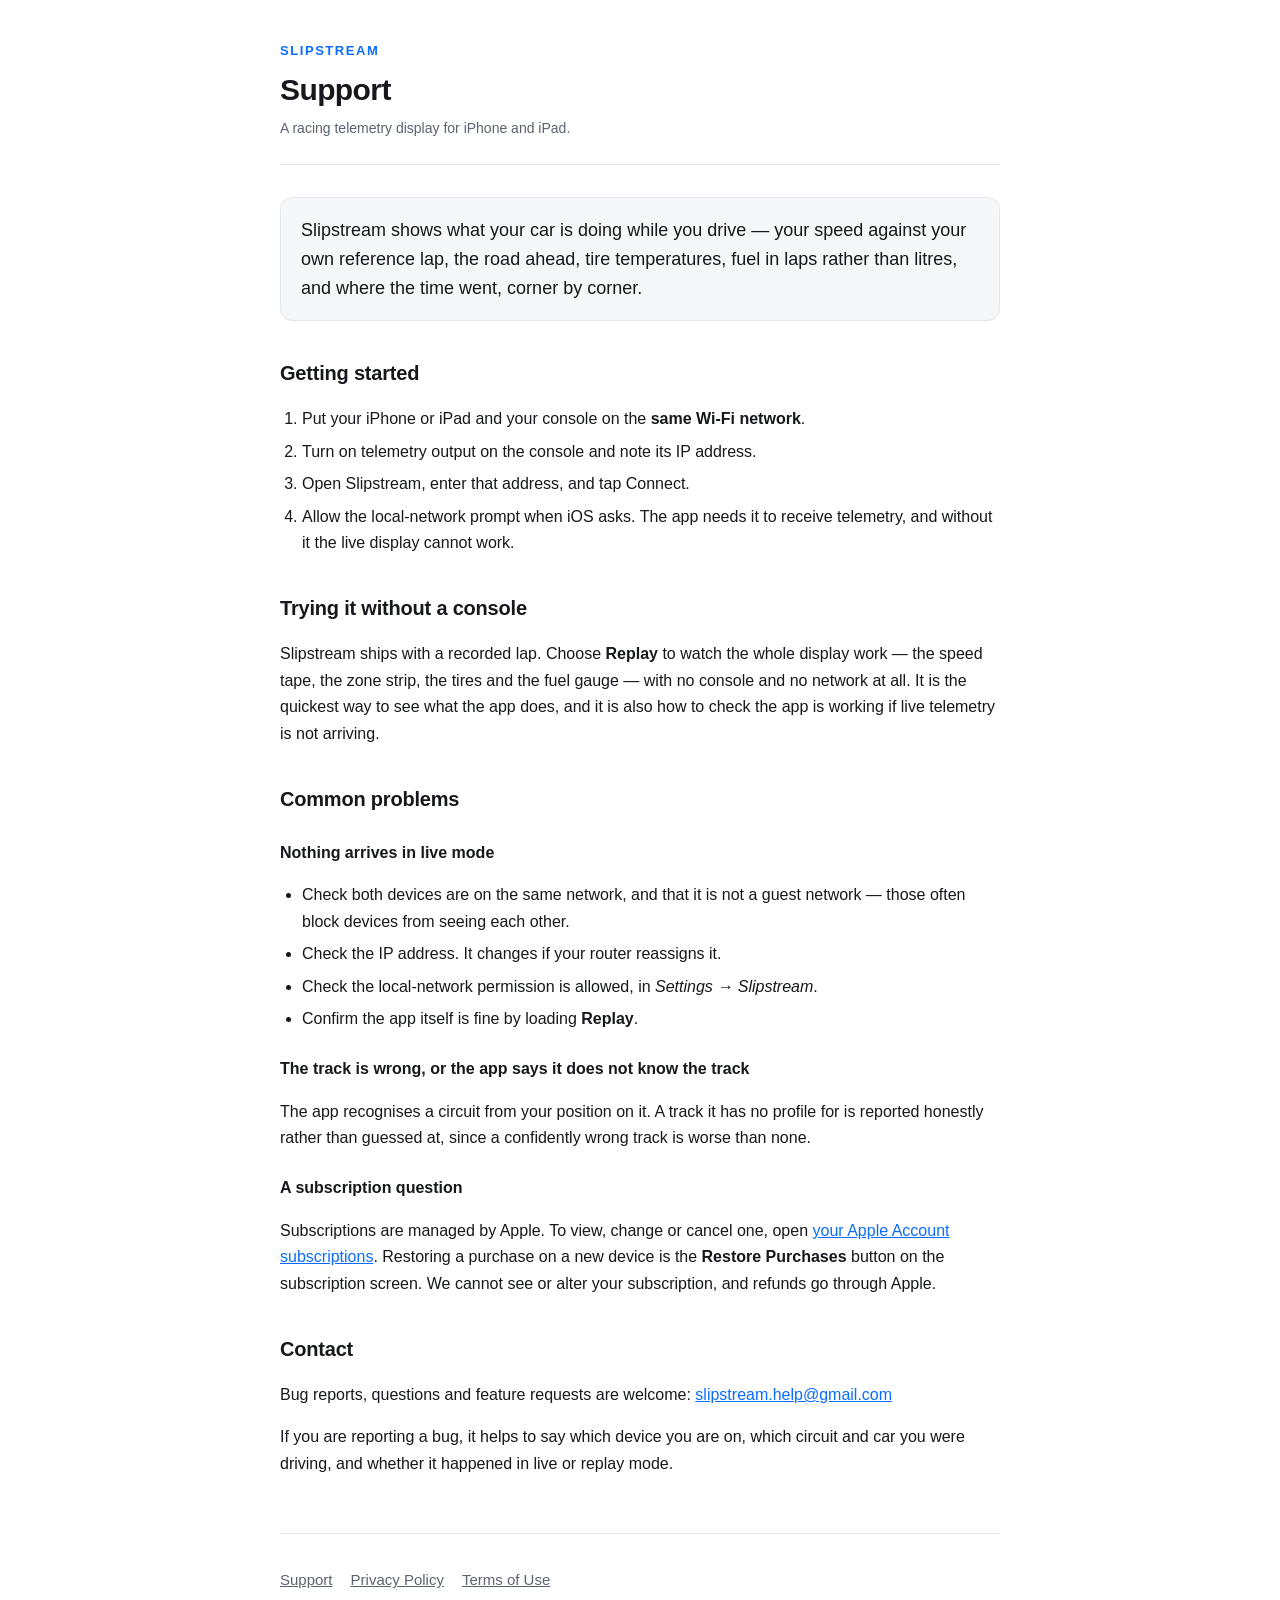
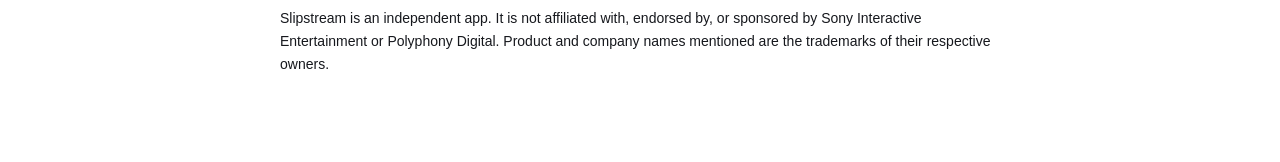
==== index.html @ 1400ae59 "To Support Apple Requirements" ====
<!doctype html>
<html lang="en">
<head>
<meta charset="utf-8">
<meta name="viewport" content="width=device-width, initial-scale=1">
<title>Slipstream — Support</title>
<link rel="stylesheet" href="style.css">
</head>
<body>
<div class="wrap">

<header>
  <p class="mark">Slipstream</p>
  <h1>Support</h1>
  <p class="updated">A racing telemetry display for iPhone and iPad.</p>
</header>

<p class="lede">
  Slipstream shows what your car is doing while you drive — your speed against your own
  reference lap, the road ahead, tire temperatures, fuel in laps rather than litres, and
  where the time went, corner by corner.
</p>

<h2>Getting started</h2>
<ol>
  <li>Put your iPhone or iPad and your console on the <strong>same Wi-Fi network</strong>.</li>
  <li>Turn on telemetry output on the console and note its IP address.</li>
  <li>Open Slipstream, enter that address, and tap Connect.</li>
  <li>Allow the local-network prompt when iOS asks. The app needs it to receive
      telemetry, and without it the live display cannot work.</li>
</ol>

<h2>Trying it without a console</h2>
<p>
  Slipstream ships with a recorded lap. Choose <strong>Replay</strong> to watch the whole
  display work — the speed tape, the zone strip, the tires and the fuel gauge — with no
  console and no network at all. It is the quickest way to see what the app does, and it
  is also how to check the app is working if live telemetry is not arriving.
</p>

<h2>Common problems</h2>

<h3>Nothing arrives in live mode</h3>
<ul>
  <li>Check both devices are on the same network, and that it is not a guest network —
      those often block devices from seeing each other.</li>
  <li>Check the IP address. It changes if your router reassigns it.</li>
  <li>Check the local-network permission is allowed, in
      <em>Settings → Slipstream</em>.</li>
  <li>Confirm the app itself is fine by loading <strong>Replay</strong>.</li>
</ul>

<h3>The track is wrong, or the app says it does not know the track</h3>
<p>
  The app recognises a circuit from your position on it. A track it has no profile for is
  reported honestly rather than guessed at, since a confidently wrong track is worse than
  none.
</p>

<h3>A subscription question</h3>
<p>
  Subscriptions are managed by Apple. To view, change or cancel one, open
  <a href="https://apps.apple.com/account/subscriptions">your Apple Account
  subscriptions</a>. Restoring a purchase on a new device is the
  <strong>Restore Purchases</strong> button on the subscription screen. We cannot see or
  alter your subscription, and refunds go through Apple.
</p>

<h2>Contact</h2>
<p>
  Bug reports, questions and feature requests are welcome:
  <a href="mailto:slipstream.help@gmail.com">slipstream.help@gmail.com</a>
</p>
<p>
  If you are reporting a bug, it helps to say which device you are on, which circuit and
  car you were driving, and whether it happened in live or replay mode.
</p>

<footer>
  <nav class="links">
    <a href="index.html">Support</a>
    <a href="privacy.html">Privacy Policy</a>
    <a href="https://www.apple.com/legal/internet-services/itunes/dev/stdeula/">Terms of Use</a>
  </nav>
  <p>
    Slipstream is an independent app. It is not affiliated with, endorsed by, or sponsored
    by Sony Interactive Entertainment or Polyphony Digital. Product and company names
    mentioned are the trademarks of their respective owners.
  </p>
</footer>

</div>
</body>
</html>
---- style.css ----
/* Slipstream policy pages. Self-contained: no fonts, scripts or assets are
   fetched from anywhere, which keeps the pages fast, private, and consistent
   with an app that makes no network requests of its own. */

:root {
  color-scheme: light dark;
  --bg: #ffffff;
  --panel: #f6f7f9;
  --text: #16181d;
  --dim: #5b6270;
  --rule: #e3e6ea;
  --accent: #0a6cff;
  --warn-bg: #fff6e5;
  --warn-rule: #e8b864;
  --warn-text: #5a4213;
}

@media (prefers-color-scheme: dark) {
  :root {
    --bg: #101216;
    --panel: #181b21;
    --text: #e9ecf1;
    --dim: #9aa3b2;
    --rule: #272c35;
    --accent: #5aa0ff;
    --warn-bg: #2a2214;
    --warn-rule: #7a6023;
    --warn-text: #f0d9a6;
  }
}

* { box-sizing: border-box; }

body {
  margin: 0;
  padding: 0 20px 72px;
  background: var(--bg);
  color: var(--text);
  font: 16px/1.65 -apple-system, BlinkMacSystemFont, "Segoe UI", Roboto,
        Helvetica, Arial, sans-serif;
  -webkit-text-size-adjust: 100%;
}

.wrap { max-width: 720px; margin: 0 auto; }

header {
  padding: 40px 0 24px;
  border-bottom: 1px solid var(--rule);
  margin-bottom: 32px;
}

.mark {
  font-size: 13px;
  font-weight: 700;
  letter-spacing: 0.12em;
  text-transform: uppercase;
  color: var(--accent);
  margin: 0 0 10px;
}

h1 { font-size: 30px; line-height: 1.25; margin: 0 0 8px; letter-spacing: -0.02em; }
h2 { font-size: 20px; margin: 36px 0 10px; letter-spacing: -0.01em; }
h3 { font-size: 16px; margin: 24px 0 6px; }

.updated { color: var(--dim); font-size: 14px; margin: 0; }

p, li { color: var(--text); }
ul, ol { padding-left: 22px; }
li { margin: 6px 0; }

a { color: var(--accent); }
a:hover { text-decoration: none; }

.lede {
  font-size: 18px;
  line-height: 1.6;
  background: var(--panel);
  border: 1px solid var(--rule);
  border-radius: 12px;
  padding: 18px 20px;
}

.lede strong { font-weight: 700; }

.note {
  background: var(--warn-bg);
  border: 1px solid var(--warn-rule);
  color: var(--warn-text);
  border-radius: 10px;
  padding: 14px 16px;
  font-size: 15px;
}

.note p { color: inherit; margin: 0; }

nav.links {
  display: flex;
  flex-wrap: wrap;
  gap: 18px;
  margin-top: 14px;
  font-size: 15px;
}

footer {
  margin-top: 56px;
  padding-top: 20px;
  border-top: 1px solid var(--rule);
  color: var(--dim);
  font-size: 14px;
}

footer a { color: var(--dim); }

code {
  background: var(--panel);
  border: 1px solid var(--rule);
  border-radius: 5px;
  padding: 1px 5px;
  font-size: 0.9em;
  font-family: ui-monospace, SFMono-Regular, Menlo, monospace;
}

table { border-collapse: collapse; width: 100%; margin: 14px 0; font-size: 15px; }
th, td { text-align: left; padding: 9px 10px; border-bottom: 1px solid var(--rule); vertical-align: top; }
th { color: var(--dim); font-weight: 600; }
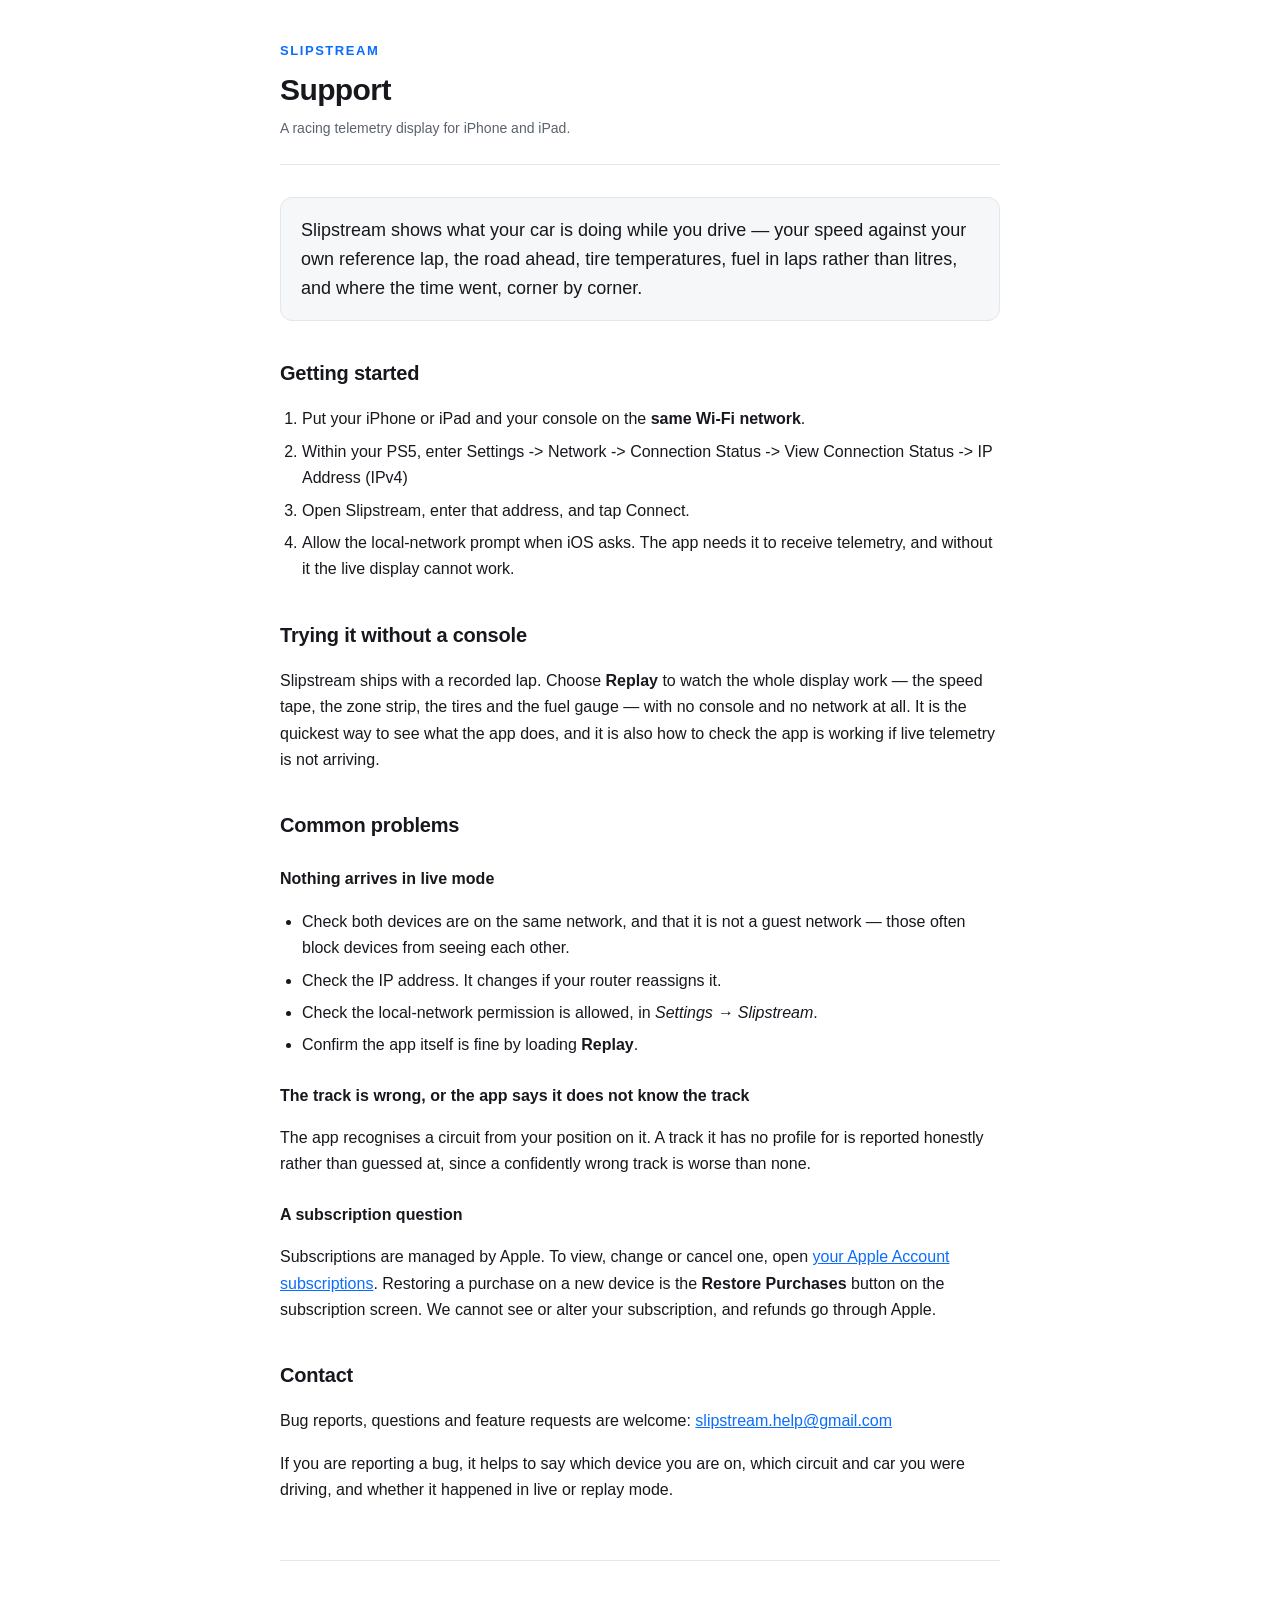
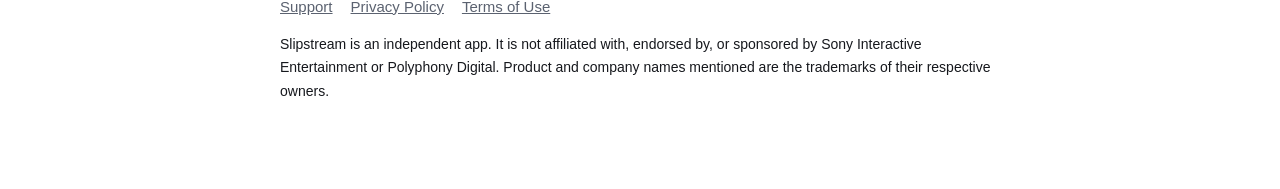
==== commit 29222f3c: "Update instructions for PS5 connection status" ====
--- a/index.html
+++ b/index.html
@@ -24,7 +24,7 @@
 <h2>Getting started</h2>
 <ol>
   <li>Put your iPhone or iPad and your console on the <strong>same Wi-Fi network</strong>.</li>
-  <li>Turn on telemetry output on the console and note its IP address.</li>
+  <li>Within your PS5, enter Settings -> Network -> Connection Status -> View Connection Status -> IP Address (IPv4)</li>
   <li>Open Slipstream, enter that address, and tap Connect.</li>
   <li>Allow the local-network prompt when iOS asks. The app needs it to receive
       telemetry, and without it the live display cannot work.</li>
